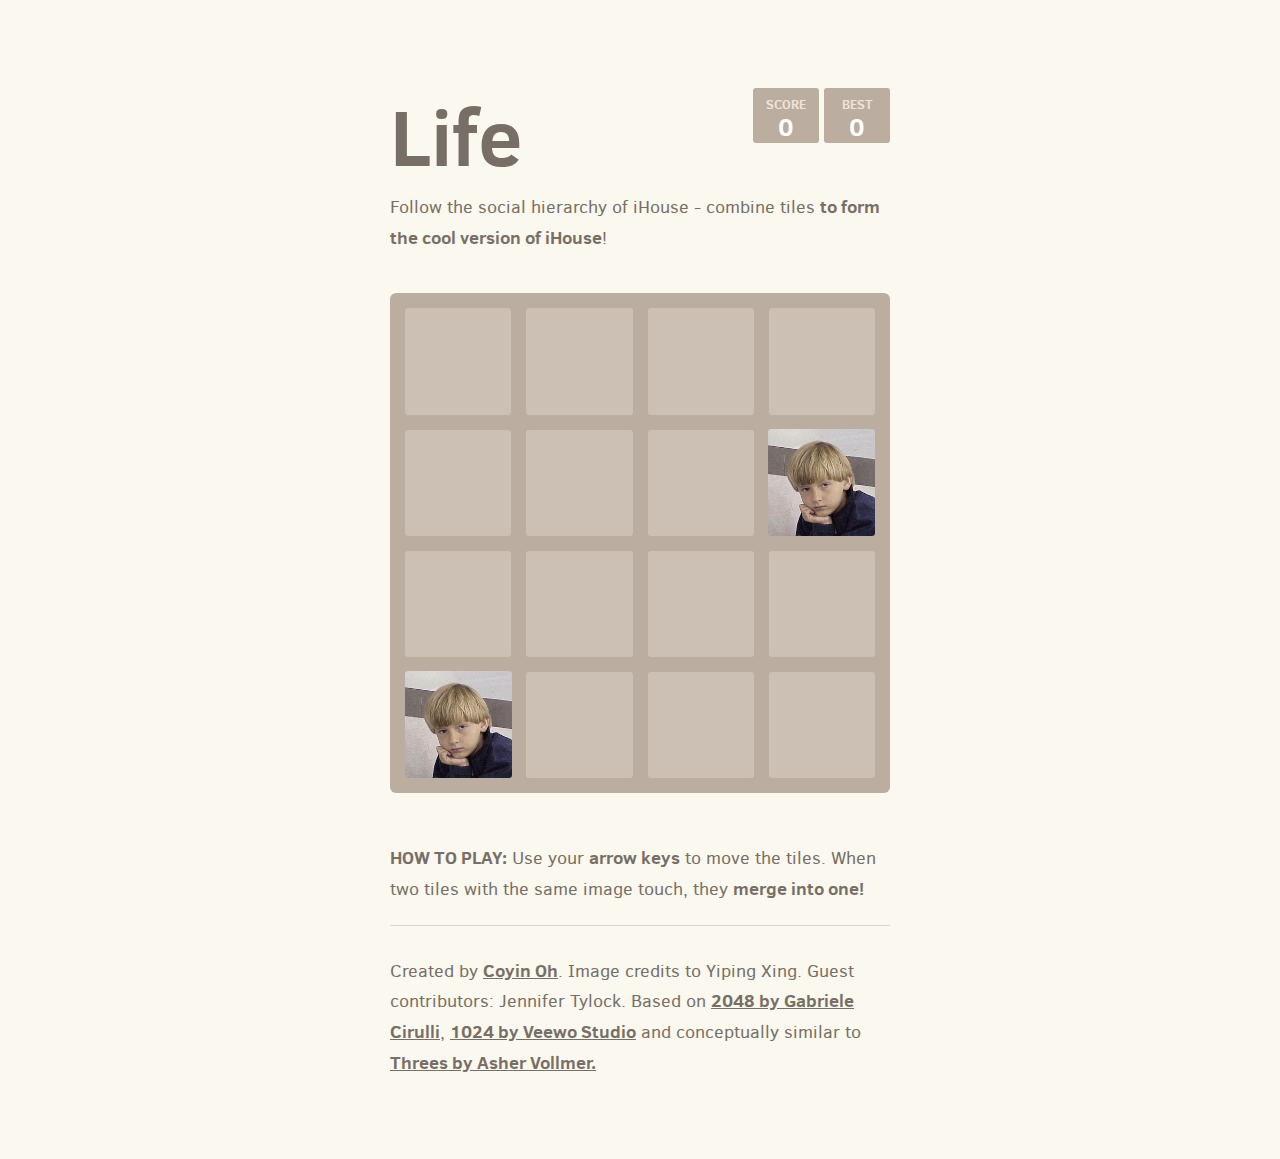
==== iHouse2048/index.html @ 7b074609 "Added iHouse2048 game" ====
<!DOCTYPE html>
<html>
<head>
  <meta charset="utf-8">
  <title>iHouse 2048</title>

  <link href="style/main.css" rel="stylesheet" type="text/css">
  <link rel="shortcut icon" href="favicon.ico">
  <link rel="apple-touch-icon" href="meta/apple-touch-icon.png">
  <meta name="apple-mobile-web-app-capable" content="yes">

  <meta name="HandheldFriendly" content="True">
  <meta name="MobileOptimized" content="320">
  <meta name="viewport" content="width=device-width, target-densitydpi=160dpi, initial-scale=1.0, maximum-scale=1, user-scalable=no, minimal-ui">
</head>
<body>
  <div class="container">
    <div class="heading">
      <h1 class="title">Life</h1>
      <div class="scores-container">
        <div class="score-container">0</div>
        <div class="best-container">0</div>
      </div>
    </div>
    <p class="game-intro">Follow the social hierarchy of iHouse - combine tiles <strong>to form the cool version of iHouse</strong>!</p>

    <div class="game-container">
      <div class="game-message">
        <p></p>
        <div class="lower">
	        <a class="keep-playing-button">Keep going</a>
          <a class="retry-button">Try again</a>
        </div>
      </div>

      <div class="grid-container">
        <div class="grid-row">
          <div class="grid-cell"></div>
          <div class="grid-cell"></div>
          <div class="grid-cell"></div>
          <div class="grid-cell"></div>
        </div>
        <div class="grid-row">
          <div class="grid-cell"></div>
          <div class="grid-cell"></div>
          <div class="grid-cell"></div>
          <div class="grid-cell"></div>
        </div>
        <div class="grid-row">
          <div class="grid-cell"></div>
          <div class="grid-cell"></div>
          <div class="grid-cell"></div>
          <div class="grid-cell"></div>
        </div>
        <div class="grid-row">
          <div class="grid-cell"></div>
          <div class="grid-cell"></div>
          <div class="grid-cell"></div>
          <div class="grid-cell"></div>
        </div>
      </div>

      <div class="tile-container">

      </div>
    </div>

    <p class="game-explanation">
      <strong class="important">How to play:</strong> Use your <strong>arrow keys</strong> to move the tiles. When two tiles with the same image touch, they <strong>merge into one!</strong>
    </p>
    <hr>
    <!--<p>
    <strong class="important">Note:</strong> This site is the official version of 2048. You can play it on your phone via <a href="http://git.io/2048">http://git.io/2048.</a> All other apps or sites are derivatives or fakes, and should be used with caution.
    </p>-->
    <p>
    Created by <a href="https://www.facebook.com/coyin.oh" target="_blank">Coyin Oh</a>. Image credits to Yiping Xing. Guest contributors: Jennifer Tylock. Based on <a href="http://gabrielecirulli.com" target="_blank">2048 by Gabriele Cirulli</a>, <a href="https://itunes.apple.com/us/app/1024!/id823499224" target="_blank">1024 by Veewo Studio</a> and conceptually similar to <a href="http://asherv.com/threes/" target="_blank">Threes by Asher Vollmer.</a>
    </p>
  </div>

  <script src="js/animframe_polyfill.js"></script>
  <script src="js/keyboard_input_manager.js"></script>
  <script src="js/html_actuator.js"></script>
  <script src="js/grid.js"></script>
  <script src="js/tile.js"></script>
  <script src="js/local_score_manager.js"></script>
  <script src="js/game_manager.js"></script>
  <script src="js/application.js"></script>
  
  <script>
    (function(i,s,o,g,r,a,m){i['GoogleAnalyticsObject']=r;i[r]=i[r]||function(){
    (i[r].q=i[r].q||[]).push(arguments)},i[r].l=1*new Date();a=s.createElement(o),
    m=s.getElementsByTagName(o)[0];a.async=1;a.src=g;m.parentNode.insertBefore(a,m)
    })(window,document,'script','//www.google-analytics.com/analytics.js','ga');

    ga('create', 'UA-49248354-1', 'coyin.github.io');
    ga('send', 'pageview');

  </script>
</body>
</html>
---- iHouse2048/style/main.css ----
@import url(fonts/clear-sans.css);
html, body {
  margin: 0;
  padding: 0;
  background: #faf8ef;
  color: #776e65;
  font-family: "Clear Sans", "Helvetica Neue", Arial, sans-serif;
  font-size: 18px; }

body {
  margin: 80px 0; }

.heading:after {
  content: "";
  display: block;
  clear: both; }

h1.title {
  font-size: 80px;
  font-weight: bold;
  margin: 0;
  display: block;
  float: left; }

@-webkit-keyframes move-up {
  0% {
    top: 25px;
    opacity: 1; }

  100% {
    top: -50px;
    opacity: 0; } }

@-moz-keyframes move-up {
  0% {
    top: 25px;
    opacity: 1; }

  100% {
    top: -50px;
    opacity: 0; } }

@keyframes move-up {
  0% {
    top: 25px;
    opacity: 1; }

  100% {
    top: -50px;
    opacity: 0; } }

.scores-container {
  float: right;
  text-align: right; }

.score-container, .best-container {
  position: relative;
  display: inline-block;
  background: #bbada0;
  padding: 15px 25px;
  font-size: 25px;
  height: 25px;
  line-height: 47px;
  font-weight: bold;
  border-radius: 3px;
  color: white;
  margin-top: 8px;
  text-align: center; }
  .score-container:after, .best-container:after {
    position: absolute;
    width: 100%;
    top: 10px;
    left: 0;
    text-transform: uppercase;
    font-size: 13px;
    line-height: 13px;
    text-align: center;
    color: #eee4da; }
  .score-container .score-addition, .best-container .score-addition {
    position: absolute;
    right: 30px;
    color: red;
    font-size: 25px;
    line-height: 25px;
    font-weight: bold;
    color: rgba(119, 110, 101, 0.9);
    z-index: 100;
    -webkit-animation: move-up 600ms ease-in;
    -moz-animation: move-up 600ms ease-in;
    animation: move-up 600ms ease-in;
    -webkit-animation-fill-mode: both;
    -moz-animation-fill-mode: both;
    animation-fill-mode: both; }

.score-container:after {
  content: "Score"; }

.best-container:after {
  content: "Best"; }

p {
  margin-top: 0;
  margin-bottom: 10px;
  line-height: 1.65; }

a {
  color: #776e65;
  font-weight: bold;
  text-decoration: underline;
  cursor: pointer; }

strong.important {
  text-transform: uppercase; }

hr {
  border: none;
  border-bottom: 1px solid #d8d4d0;
  margin-top: 20px;
  margin-bottom: 30px; }

.container {
  width: 500px;
  margin: 0 auto; }

@-webkit-keyframes fade-in {
  0% {
    opacity: 0; }

  100% {
    opacity: 1; } }

@-moz-keyframes fade-in {
  0% {
    opacity: 0; }

  100% {
    opacity: 1; } }

@keyframes fade-in {
  0% {
    opacity: 0; }

  100% {
    opacity: 1; } }

.game-container {
  margin-top: 40px;
  position: relative;
  padding: 15px;
  cursor: default;
  -webkit-touch-callout: none;
  -webkit-user-select: none;
  -moz-user-select: none;
  background: #bbada0;
  border-radius: 6px;
  width: 500px;
  height: 500px;
  -ms-touch-action: none;
  -webkit-box-sizing: border-box;
  -moz-box-sizing: border-box;
  box-sizing: border-box; }
  .game-container .game-message {
    display: none;
    position: absolute;
    top: 0;
    right: 0;
    bottom: 0;
    left: 0;
    background: rgba(238, 228, 218, 0.5);
    z-index: 100;
    text-align: center;
    -webkit-animation: fade-in 800ms ease 1200ms;
    -moz-animation: fade-in 800ms ease 1200ms;
    animation: fade-in 800ms ease 1200ms;
    -webkit-animation-fill-mode: both;
    -moz-animation-fill-mode: both;
    animation-fill-mode: both; }
    .game-container .game-message p {
      font-size: 60px;
      font-weight: bold;
      height: 60px;
      line-height: 60px;
      margin-top: 222px; }
    .game-container .game-message .lower {
      display: block;
      margin-top: 59px; }
    .game-container .game-message a {
      display: inline-block;
      background: #8f7a66;
      border-radius: 3px;
      padding: 0 20px;
      text-decoration: none;
      color: #f9f6f2;
      height: 40px;
      line-height: 42px;
      margin-left: 9px; }
      .game-container .game-message a.keep-playing-button {
        display: none; }
    .game-container .game-message.game-won {
      background: rgba(237, 194, 46, 0.5);
      color: #f9f6f2; }
      .game-container .game-message.game-won a.keep-playing-button {
        display: inline-block; }
    .game-container .game-message.game-won, .game-container .game-message.game-over {
      display: block; }

.grid-container {
  position: absolute;
  z-index: 1; }

.grid-row {
  margin-bottom: 15px; }
  .grid-row:last-child {
    margin-bottom: 0; }
  .grid-row:after {
    content: "";
    display: block;
    clear: both; }

.grid-cell {
  width: 106.25px;
  height: 106.25px;
  margin-right: 15px;
  float: left;
  border-radius: 3px;
  background: rgba(238, 228, 218, 0.35); }
  .grid-cell:last-child {
    margin-right: 0; }

.tile-container {
  position: absolute;
  z-index: 2; }

.tile, .tile .tile-inner {
  width: 107px;
  height: 107px;
  line-height: 116.25px; }
.tile.tile-position-1-1 {
  -webkit-transform: translate(0px, 0px);
  -moz-transform: translate(0px, 0px);
  transform: translate(0px, 0px); }
.tile.tile-position-1-2 {
  -webkit-transform: translate(0px, 121px);
  -moz-transform: translate(0px, 121px);
  transform: translate(0px, 121px); }
.tile.tile-position-1-3 {
  -webkit-transform: translate(0px, 242px);
  -moz-transform: translate(0px, 242px);
  transform: translate(0px, 242px); }
.tile.tile-position-1-4 {
  -webkit-transform: translate(0px, 363px);
  -moz-transform: translate(0px, 363px);
  transform: translate(0px, 363px); }
.tile.tile-position-2-1 {
  -webkit-transform: translate(121px, 0px);
  -moz-transform: translate(121px, 0px);
  transform: translate(121px, 0px); }
.tile.tile-position-2-2 {
  -webkit-transform: translate(121px, 121px);
  -moz-transform: translate(121px, 121px);
  transform: translate(121px, 121px); }
.tile.tile-position-2-3 {
  -webkit-transform: translate(121px, 242px);
  -moz-transform: translate(121px, 242px);
  transform: translate(121px, 242px); }
.tile.tile-position-2-4 {
  -webkit-transform: translate(121px, 363px);
  -moz-transform: translate(121px, 363px);
  transform: translate(121px, 363px); }
.tile.tile-position-3-1 {
  -webkit-transform: translate(242px, 0px);
  -moz-transform: translate(242px, 0px);
  transform: translate(242px, 0px); }
.tile.tile-position-3-2 {
  -webkit-transform: translate(242px, 121px);
  -moz-transform: translate(242px, 121px);
  transform: translate(242px, 121px); }
.tile.tile-position-3-3 {
  -webkit-transform: translate(242px, 242px);
  -moz-transform: translate(242px, 242px);
  transform: translate(242px, 242px); }
.tile.tile-position-3-4 {
  -webkit-transform: translate(242px, 363px);
  -moz-transform: translate(242px, 363px);
  transform: translate(242px, 363px); }
.tile.tile-position-4-1 {
  -webkit-transform: translate(363px, 0px);
  -moz-transform: translate(363px, 0px);
  transform: translate(363px, 0px); }
.tile.tile-position-4-2 {
  -webkit-transform: translate(363px, 121px);
  -moz-transform: translate(363px, 121px);
  transform: translate(363px, 121px); }
.tile.tile-position-4-3 {
  -webkit-transform: translate(363px, 242px);
  -moz-transform: translate(363px, 242px);
  transform: translate(363px, 242px); }
.tile.tile-position-4-4 {
  -webkit-transform: translate(363px, 363px);
  -moz-transform: translate(363px, 363px);
  transform: translate(363px, 363px); }

.tile {
  position: absolute;
  -webkit-transition: 100ms ease-in-out;
  -moz-transition: 100ms ease-in-out;
  transition: 100ms ease-in-out;
  -webkit-transition-property: -webkit-transform;
  -moz-transition-property: -moz-transform;
  transition-property: transform; }
  .tile .tile-inner {
    border-radius: 3px;
    background: #eee4da;
    text-align: center;
    font-weight: bold;
    z-index: 10;
    font-size: 55px; }
  .tile.tile-2 .tile-inner {
    background: #fff url("../tile-img/matthew.png");
    box-shadow: 0 0 30px 10px rgba(243, 215, 116, 0), inset 0 0 0 1px rgba(255, 255, 255, 0); 
	background-size: cover; }
  .tile.tile-4 .tile-inner {
    background: #fff url("../tile-img/phong.png");
    box-shadow: 0 0 30px 10px rgba(243, 215, 116, 0), inset 0 0 0 1px rgba(255, 255, 255, 0); 
	background-size: cover; }
  .tile.tile-8 .tile-inner {
    background: #fff url("../tile-img/yiping.png");
	background-size: cover; }
  .tile.tile-16 .tile-inner {
    background: #fff url("../tile-img/manu.png");
	background-size: cover; }
  .tile.tile-32 .tile-inner {
    background: #fff url("../tile-img/momo.png");
	background-size: cover; }
  .tile.tile-64 .tile-inner {
    background: #fff url("../tile-img/jencali.png");
	background-size: cover; }
  .tile.tile-128 .tile-inner {
    background: #fff url("../tile-img/parki-disappearing.gif");
    box-shadow: 0 0 30px 10px rgba(243, 215, 116, 0.2381), inset 0 0 0 1px rgba(255, 255, 255, 0.14286);
    font-size: 45px; 
	background-size: cover; }
    @media screen and (max-width: 520px) {
      .tile.tile-128 .tile-inner {
        font-size: 25px; } }
  .tile.tile-256 .tile-inner {
    background: #fff url("../tile-img/jonathan.png");
    box-shadow: 0 0 30px 10px rgba(243, 215, 116, 0.31746), inset 0 0 0 1px rgba(255, 255, 255, 0.19048);
    font-size: 45px; 
	background-size: cover; }
    @media screen and (max-width: 520px) {
      .tile.tile-256 .tile-inner {
        font-size: 25px; } }
  .tile.tile-512 .tile-inner {
    background: #fff url("../tile-img/tuang.png");
    box-shadow: 0 0 30px 10px rgba(243, 215, 116, 0.39683), inset 0 0 0 1px rgba(255, 255, 255, 0.2381);
    font-size: 45px; 
	background-size: cover; }
    @media screen and (max-width: 520px) {
      .tile.tile-512 .tile-inner {
        font-size: 25px; } }
  .tile.tile-1024 .tile-inner {
    background: #fff url("../tile-img/remi.png");
    box-shadow: 0 0 30px 10px rgba(243, 215, 116, 0.47619), inset 0 0 0 1px rgba(255, 255, 255, 0.28571);
    font-size: 35px; 
	background-size: cover; }
    @media screen and (max-width: 520px) {
      .tile.tile-1024 .tile-inner {
        font-size: 15px; } }
  .tile.tile-2048 .tile-inner {
    background: #fff url("../tile-img/ihouse-all.png");
    box-shadow: 0 0 30px 10px rgba(243, 215, 116, 0.55556), inset 0 0 0 1px rgba(255, 255, 255, 0.33333);
    font-size: 35px; 
	background-size: cover; }
    @media screen and (max-width: 520px) {
      .tile.tile-2048 .tile-inner {
        font-size: 15px; } }
  .tile.tile-super .tile-inner {
    background: #fff url("../tile-img/wes.png");
    font-size: 30px; 
	background-size: cover; }
    @media screen and (max-width: 520px) {
      .tile.tile-super .tile-inner {
        font-size: 10px; } }

@-webkit-keyframes appear {
  0% {
    opacity: 0;
    -webkit-transform: scale(0);
    -moz-transform: scale(0);
    transform: scale(0); }

  100% {
    opacity: 1;
    -webkit-transform: scale(1);
    -moz-transform: scale(1);
    transform: scale(1); } }

@-moz-keyframes appear {
  0% {
    opacity: 0;
    -webkit-transform: scale(0);
    -moz-transform: scale(0);
    transform: scale(0); }

  100% {
    opacity: 1;
    -webkit-transform: scale(1);
    -moz-transform: scale(1);
    transform: scale(1); } }

@keyframes appear {
  0% {
    opacity: 0;
    -webkit-transform: scale(0);
    -moz-transform: scale(0);
    transform: scale(0); }

  100% {
    opacity: 1;
    -webkit-transform: scale(1);
    -moz-transform: scale(1);
    transform: scale(1); } }

.tile-new .tile-inner {
  -webkit-animation: appear 200ms ease 100ms;
  -moz-animation: appear 200ms ease 100ms;
  animation: appear 200ms ease 100ms;
  -webkit-animation-fill-mode: backwards;
  -moz-animation-fill-mode: backwards;
  animation-fill-mode: backwards; }

@-webkit-keyframes pop {
  0% {
    -webkit-transform: scale(0);
    -moz-transform: scale(0);
    transform: scale(0); }

  50% {
    -webkit-transform: scale(1.2);
    -moz-transform: scale(1.2);
    transform: scale(1.2); }

  100% {
    -webkit-transform: scale(1);
    -moz-transform: scale(1);
    transform: scale(1); } }

@-moz-keyframes pop {
  0% {
    -webkit-transform: scale(0);
    -moz-transform: scale(0);
    transform: scale(0); }

  50% {
    -webkit-transform: scale(1.2);
    -moz-transform: scale(1.2);
    transform: scale(1.2); }

  100% {
    -webkit-transform: scale(1);
    -moz-transform: scale(1);
    transform: scale(1); } }

@keyframes pop {
  0% {
    -webkit-transform: scale(0);
    -moz-transform: scale(0);
    transform: scale(0); }

  50% {
    -webkit-transform: scale(1.2);
    -moz-transform: scale(1.2);
    transform: scale(1.2); }

  100% {
    -webkit-transform: scale(1);
    -moz-transform: scale(1);
    transform: scale(1); } }

.tile-merged .tile-inner {
  z-index: 20;
  -webkit-animation: pop 200ms ease 100ms;
  -moz-animation: pop 200ms ease 100ms;
  animation: pop 200ms ease 100ms;
  -webkit-animation-fill-mode: backwards;
  -moz-animation-fill-mode: backwards;
  animation-fill-mode: backwards; }

.game-intro {
  margin-bottom: 0; }

.game-explanation {
  margin-top: 50px; }

@media screen and (max-width: 520px) {
  html, body {
    font-size: 15px; }

  body {
    margin: 20px 0;
    padding: 0 20px; }

  h1.title {
    font-size: 27px;
    margin-top: 15px; }

  .container {
    width: 280px;
    margin: 0 auto; }

  .score-container, .best-container {
    margin-top: 0;
    padding: 15px 10px;
    min-width: 40px; }

  .heading {
    margin-bottom: 10px; }

  .game-container {
    margin-top: 40px;
    position: relative;
    padding: 10px;
    cursor: default;
    -webkit-touch-callout: none;
    -webkit-user-select: none;
    -moz-user-select: none;
    background: #bbada0;
    border-radius: 6px;
    width: 280px;
    height: 280px;
    -ms-touch-action: none;
    -webkit-box-sizing: border-box;
    -moz-box-sizing: border-box;
    box-sizing: border-box; }
    .game-container .game-message {
      display: none;
      position: absolute;
      top: 0;
      right: 0;
      bottom: 0;
      left: 0;
      background: rgba(238, 228, 218, 0.5);
      z-index: 100;
      text-align: center;
      -webkit-animation: fade-in 800ms ease 1200ms;
      -moz-animation: fade-in 800ms ease 1200ms;
      animation: fade-in 800ms ease 1200ms;
      -webkit-animation-fill-mode: both;
      -moz-animation-fill-mode: both;
      animation-fill-mode: both; }
      .game-container .game-message p {
        font-size: 60px;
        font-weight: bold;
        height: 60px;
        line-height: 60px;
        margin-top: 222px; }
      .game-container .game-message .lower {
        display: block;
        margin-top: 59px; }
      .game-container .game-message a {
        display: inline-block;
        background: #8f7a66;
        border-radius: 3px;
        padding: 0 20px;
        text-decoration: none;
        color: #f9f6f2;
        height: 40px;
        line-height: 42px;
        margin-left: 9px; }
        .game-container .game-message a.keep-playing-button {
          display: none; }
      .game-container .game-message.game-won {
        background: rgba(237, 194, 46, 0.5);
        color: #f9f6f2; }
        .game-container .game-message.game-won a.keep-playing-button {
          display: inline-block; }
      .game-container .game-message.game-won, .game-container .game-message.game-over {
        display: block; }

  .grid-container {
    position: absolute;
    z-index: 1; }

  .grid-row {
    margin-bottom: 10px; }
    .grid-row:last-child {
      margin-bottom: 0; }
    .grid-row:after {
      content: "";
      display: block;
      clear: both; }

  .grid-cell {
    width: 57.5px;
    height: 57.5px;
    margin-right: 10px;
    float: left;
    border-radius: 3px;
    background: rgba(238, 228, 218, 0.35); }
    .grid-cell:last-child {
      margin-right: 0; }

  .tile-container {
    position: absolute;
    z-index: 2; }

  .tile, .tile .tile-inner {
    width: 58px;
    height: 58px;
    line-height: 67.5px; }
  .tile.tile-position-1-1 {
    -webkit-transform: translate(0px, 0px);
    -moz-transform: translate(0px, 0px);
    transform: translate(0px, 0px); }
  .tile.tile-position-1-2 {
    -webkit-transform: translate(0px, 67px);
    -moz-transform: translate(0px, 67px);
    transform: translate(0px, 67px); }
  .tile.tile-position-1-3 {
    -webkit-transform: translate(0px, 135px);
    -moz-transform: translate(0px, 135px);
    transform: translate(0px, 135px); }
  .tile.tile-position-1-4 {
    -webkit-transform: translate(0px, 202px);
    -moz-transform: translate(0px, 202px);
    transform: translate(0px, 202px); }
  .tile.tile-position-2-1 {
    -webkit-transform: translate(67px, 0px);
    -moz-transform: translate(67px, 0px);
    transform: translate(67px, 0px); }
  .tile.tile-position-2-2 {
    -webkit-transform: translate(67px, 67px);
    -moz-transform: translate(67px, 67px);
    transform: translate(67px, 67px); }
  .tile.tile-position-2-3 {
    -webkit-transform: translate(67px, 135px);
    -moz-transform: translate(67px, 135px);
    transform: translate(67px, 135px); }
  .tile.tile-position-2-4 {
    -webkit-transform: translate(67px, 202px);
    -moz-transform: translate(67px, 202px);
    transform: translate(67px, 202px); }
  .tile.tile-position-3-1 {
    -webkit-transform: translate(135px, 0px);
    -moz-transform: translate(135px, 0px);
    transform: translate(135px, 0px); }
  .tile.tile-position-3-2 {
    -webkit-transform: translate(135px, 67px);
    -moz-transform: translate(135px, 67px);
    transform: translate(135px, 67px); }
  .tile.tile-position-3-3 {
    -webkit-transform: translate(135px, 135px);
    -moz-transform: translate(135px, 135px);
    transform: translate(135px, 135px); }
  .tile.tile-position-3-4 {
    -webkit-transform: translate(135px, 202px);
    -moz-transform: translate(135px, 202px);
    transform: translate(135px, 202px); }
  .tile.tile-position-4-1 {
    -webkit-transform: translate(202px, 0px);
    -moz-transform: translate(202px, 0px);
    transform: translate(202px, 0px); }
  .tile.tile-position-4-2 {
    -webkit-transform: translate(202px, 67px);
    -moz-transform: translate(202px, 67px);
    transform: translate(202px, 67px); }
  .tile.tile-position-4-3 {
    -webkit-transform: translate(202px, 135px);
    -moz-transform: translate(202px, 135px);
    transform: translate(202px, 135px); }
  .tile.tile-position-4-4 {
    -webkit-transform: translate(202px, 202px);
    -moz-transform: translate(202px, 202px);
    transform: translate(202px, 202px); }

  .game-container {
    margin-top: 20px; }

  .tile .tile-inner {
    font-size: 35px; }

  .game-message p {
    font-size: 30px !important;
    height: 30px !important;
    line-height: 30px !important;
    margin-top: 90px !important; }
  .game-message .lower {
    margin-top: 30px !important; } }
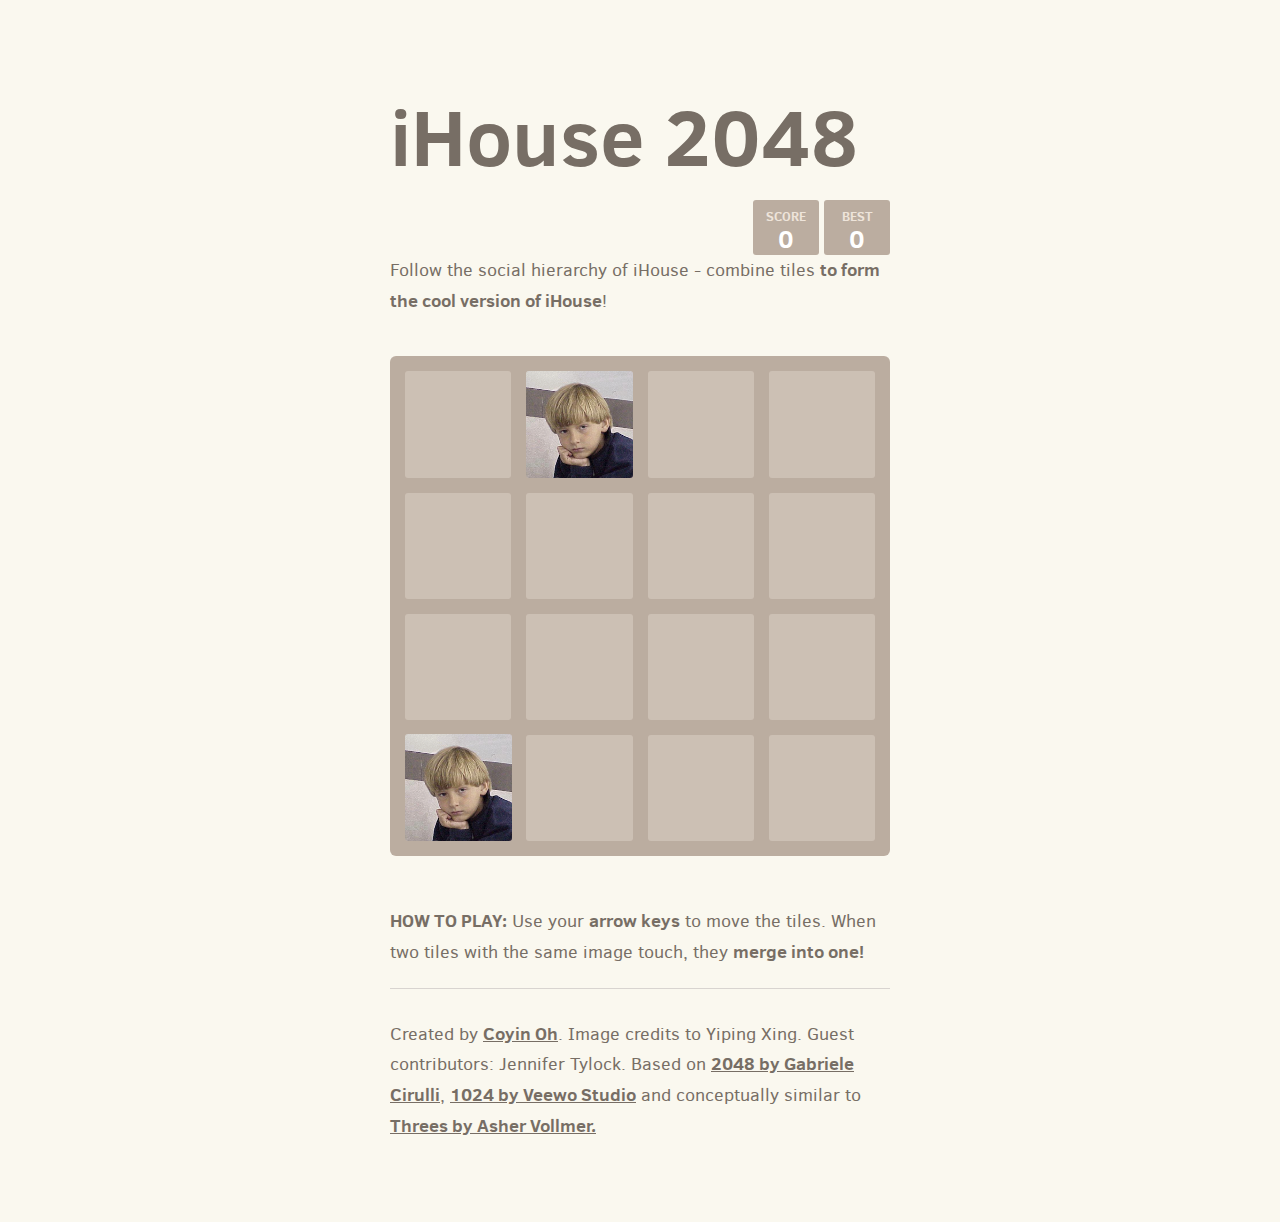
==== commit d97e29ca: "Minor title edits to iHouse 2048 game." ====
--- a/iHouse2048/index.html
+++ b/iHouse2048/index.html
@@ -16,7 +16,7 @@
 <body>
   <div class="container">
     <div class="heading">
-      <h1 class="title">Life</h1>
+      <h1 class="title">iHouse 2048</h1>
       <div class="scores-container">
         <div class="score-container">0</div>
         <div class="best-container">0</div>
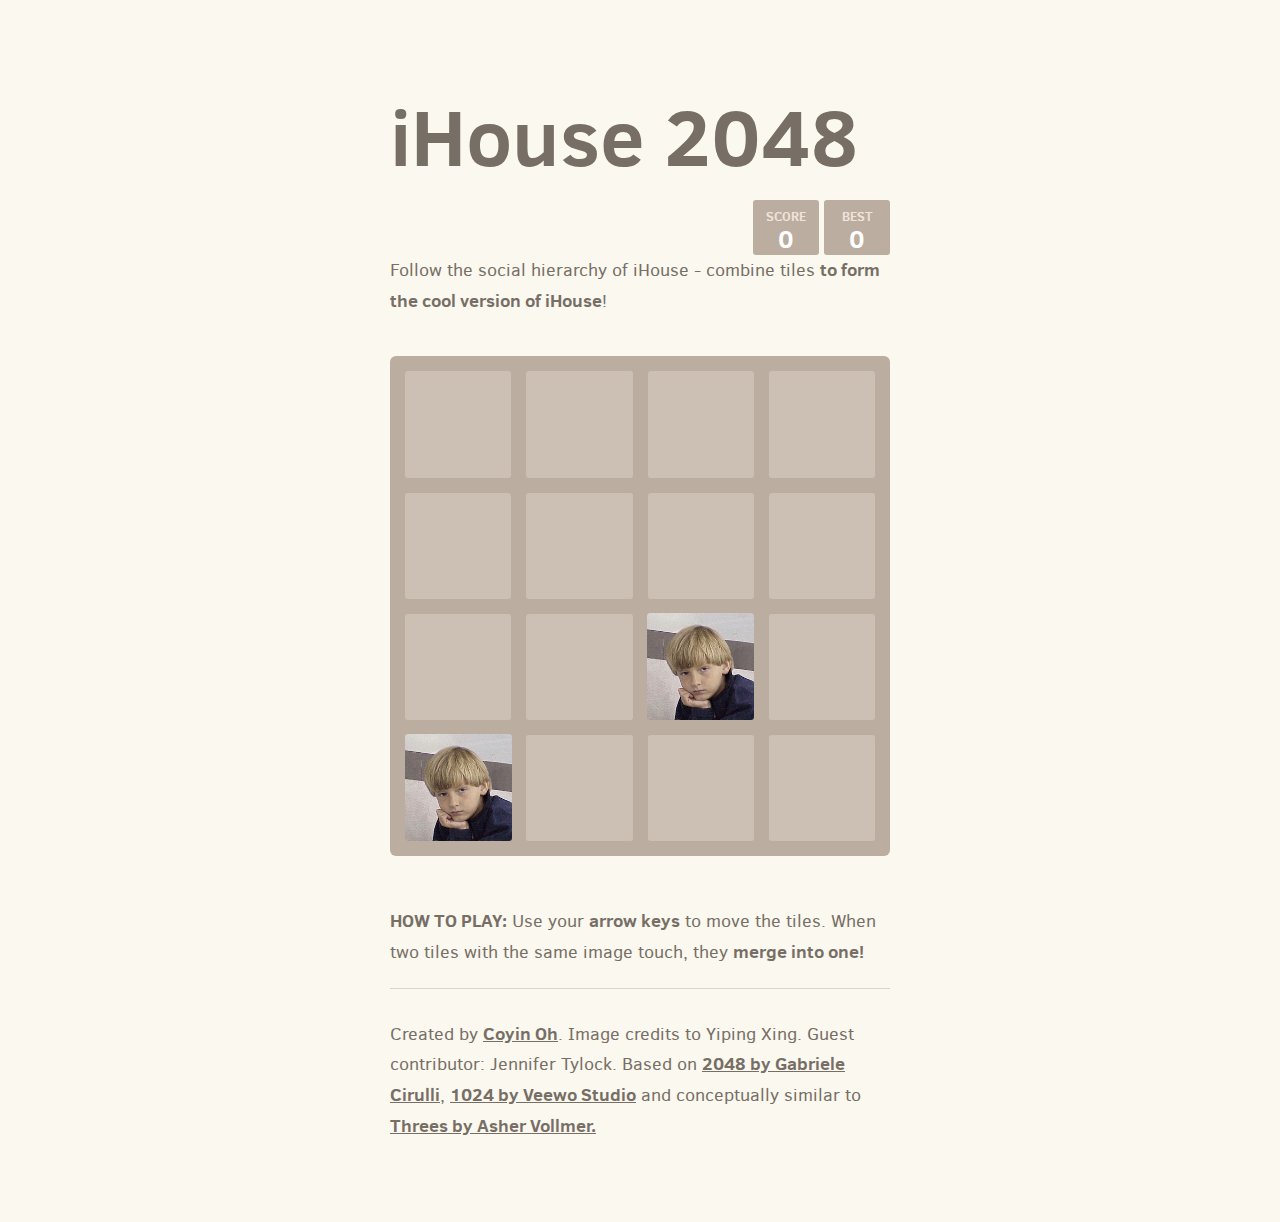
==== commit 474bc7a9: "Minor title edits to iHouse 2048 game." ====
--- a/iHouse2048/index.html
+++ b/iHouse2048/index.html
@@ -73,7 +73,7 @@
     <strong class="important">Note:</strong> This site is the official version of 2048. You can play it on your phone via <a href="http://git.io/2048">http://git.io/2048.</a> All other apps or sites are derivatives or fakes, and should be used with caution.
     </p>-->
     <p>
-    Created by <a href="https://www.facebook.com/coyin.oh" target="_blank">Coyin Oh</a>. Image credits to Yiping Xing. Guest contributors: Jennifer Tylock. Based on <a href="http://gabrielecirulli.com" target="_blank">2048 by Gabriele Cirulli</a>, <a href="https://itunes.apple.com/us/app/1024!/id823499224" target="_blank">1024 by Veewo Studio</a> and conceptually similar to <a href="http://asherv.com/threes/" target="_blank">Threes by Asher Vollmer.</a>
+    Created by <a href="https://www.facebook.com/coyin.oh" target="_blank">Coyin Oh</a>. Image credits to Yiping Xing. Guest contributor: Jennifer Tylock. Based on <a href="http://gabrielecirulli.com" target="_blank">2048 by Gabriele Cirulli</a>, <a href="https://itunes.apple.com/us/app/1024!/id823499224" target="_blank">1024 by Veewo Studio</a> and conceptually similar to <a href="http://asherv.com/threes/" target="_blank">Threes by Asher Vollmer.</a>
     </p>
   </div>
 
